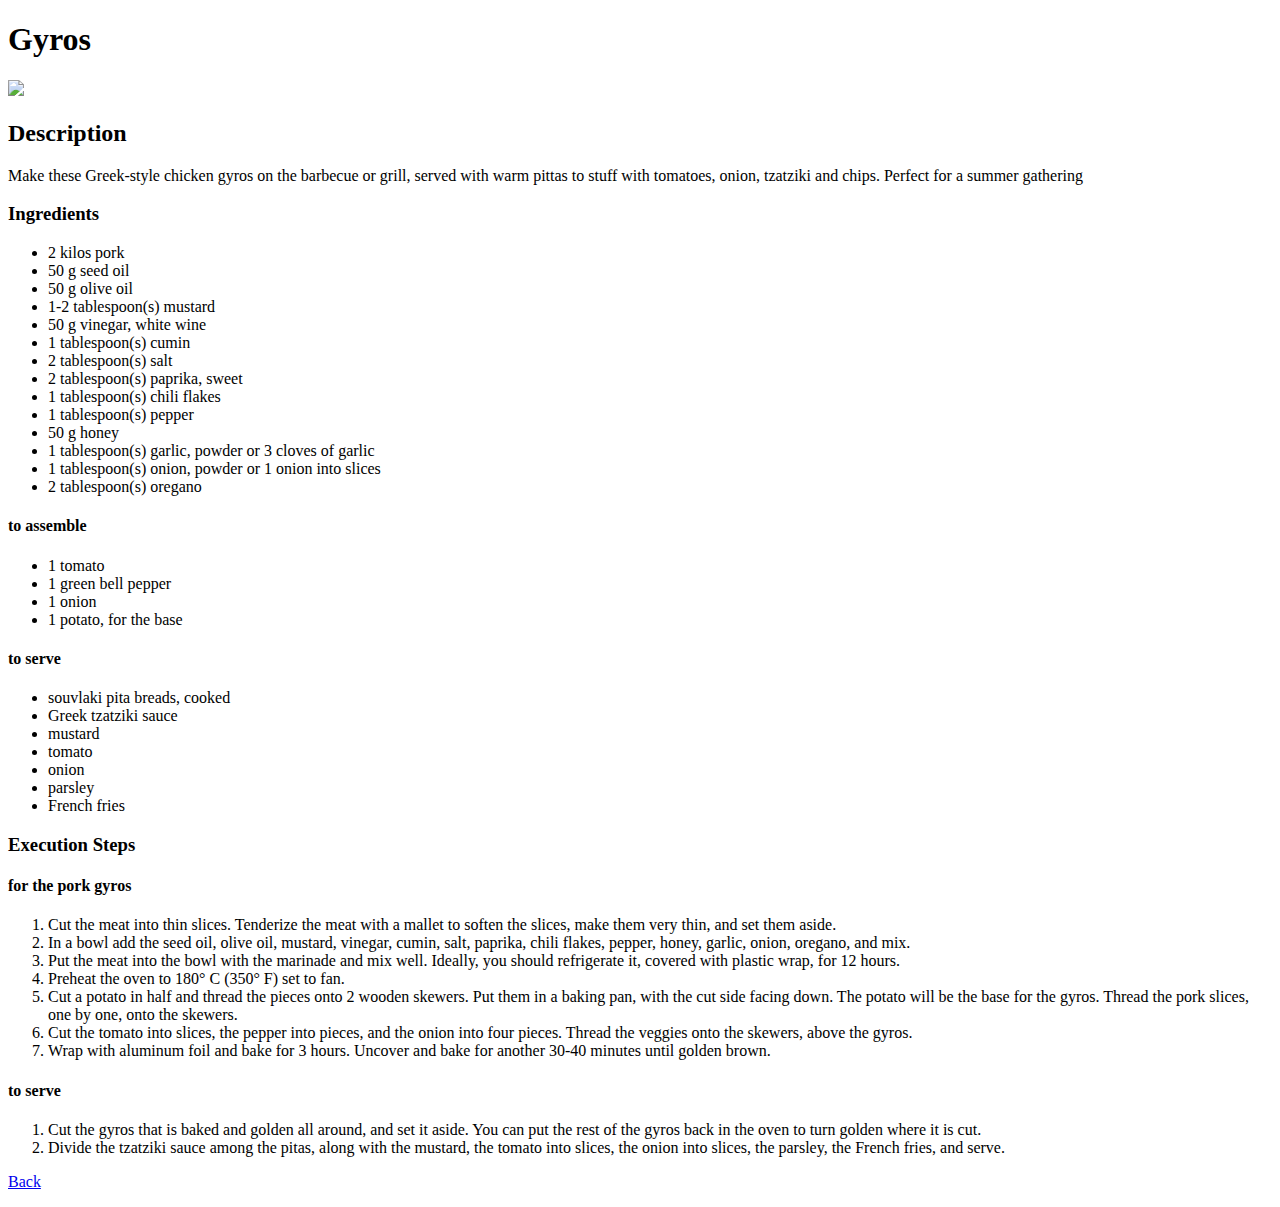
==== recipes/gyros.html @ 38d273f8 "Created recipe pages for each recipe. 	new file:   recipes/gyros.html 	new file:   recipes/lasagna.h" ====
<!DOCTYPE html>
<html lang="en">
    <head>
        <meta charset="UTF-8">
        <title>Recipes</title>

    <body>
        <h1>Gyros</h1>
        <p><img src="../media/gyros.jpg" height="350"></p>
        
        <p><h2>Description</h2></p>
        <p>Make these Greek-style chicken gyros on the barbecue or grill, 
            served with warm pittas to stuff with tomatoes, onion, tzatziki and chips. 
            Perfect for a summer gathering</p>
        <p><h3>Ingredients</h3></p>
        <ul>
            <li>2 kilos pork</li>
            <li>50 g seed oil</li>
            <li>50 g olive oil</li>
            <li>1-2 tablespoon(s) mustard</li>
            <li>50 g vinegar, white wine</li>
            <li>1 tablespoon(s) cumin</li>
            <li>2 tablespoon(s) salt</li>
            <li>2 tablespoon(s) paprika, sweet</li>
            <li>1 tablespoon(s) chili flakes</li>
            <li>1 tablespoon(s) pepper</li>
            <li>50 g honey</li>
            <li>1 tablespoon(s) garlic, powder or 3 cloves of garlic</li>
            <li>1 tablespoon(s) onion, powder or 1 onion into slices</li>
            <li>2 tablespoon(s) oregano</li>
        </ul>
        <h4>to assemble</h4>
        <ul>
            <li>1 tomato</li>
            <li>1 green bell pepper</li>
            <li>1 onion</li>
            <li>1 potato, for the base</li>
        </ul>
        <h4>to serve</h4>
        <ul>
            <li>souvlaki pita breads, cooked</li>
            <li>Greek tzatziki sauce</li>
            <li>mustard</li>
            <li>tomato</li>
            <li>onion</li>
            <li>parsley</li>
            <li>French fries</li>
        </ul>

        <p><h3>Execution Steps</h3></p>
        <p><h4>for the pork gyros</h4></p>
        <ol>
            <li>Cut the meat into thin slices. Tenderize the meat with a mallet to soften the slices, make them very thin, and set them aside.</li>
            <li>In a bowl add the seed oil, olive oil, mustard, vinegar, cumin, salt, paprika, chili flakes, pepper, honey, garlic, onion, oregano, and mix.</li>
            <li>Put the meat into the bowl with the marinade and mix well. Ideally, you should refrigerate it, covered with plastic wrap, for 12 hours.</li>
            <li>Preheat the oven to 180° C (350° F) set to fan.</li>
            <li>Cut a potato in half and thread the pieces onto 2 wooden skewers. Put them in a baking pan, with the cut side facing down. The potato will be the base for the gyros. Thread the pork slices, one by one, onto the skewers.</li>
            <li>Cut the tomato into slices, the pepper into pieces, and the onion into four pieces. Thread the veggies onto the skewers, above the gyros. </li>
            <li>Wrap with aluminum foil and bake for 3 hours. Uncover and bake for another 30-40 minutes until golden brown.</li>
        </ol>

        <p><h4>to serve</h4></p>
        <ol>
            <li>Cut the gyros that is baked and golden all around, and set it aside. You can put the rest of the gyros back in the oven to turn golden where it is cut.</li>
            <li>Divide the tzatziki sauce among the pitas, along with the mustard, the tomato into slices, the onion into slices, the parsley, the French fries, and serve.</li>
        </ol>

        <p><a type="button" href="../templates/index.html">Back</a></p>
    </body>
</html>
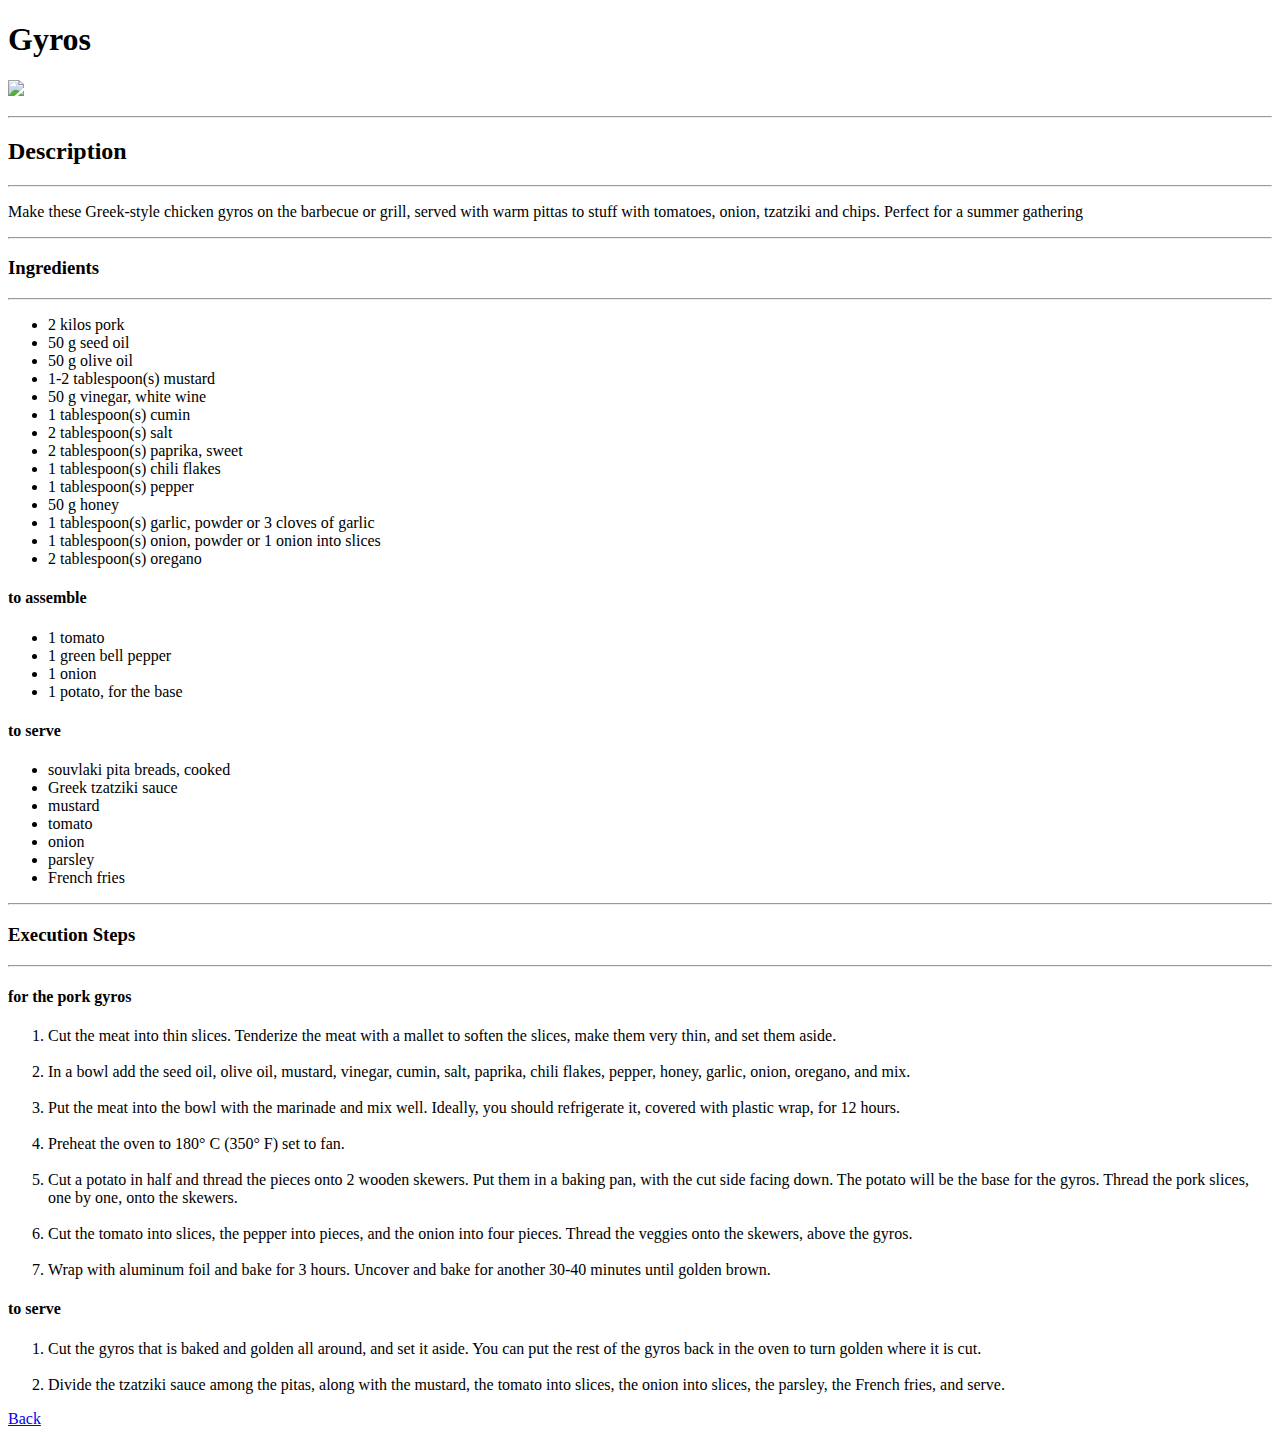
==== commit 550b84bf: "Had to move index out of templates so git could load the page. Also had to repair the page links. ne" ====
--- a/recipes/gyros.html
+++ b/recipes/gyros.html
@@ -7,12 +7,15 @@
     <body>
         <h1>Gyros</h1>
         <p><img src="../media/gyros.jpg" height="350"></p>
-        
+        <hr>
         <p><h2>Description</h2></p>
+        <hr>
         <p>Make these Greek-style chicken gyros on the barbecue or grill, 
             served with warm pittas to stuff with tomatoes, onion, tzatziki and chips. 
             Perfect for a summer gathering</p>
+        <hr>
         <p><h3>Ingredients</h3></p>
+        <hr>
         <ul>
             <li>2 kilos pork</li>
             <li>50 g seed oil</li>
@@ -47,24 +50,33 @@
             <li>French fries</li>
         </ul>
 
+        <hr>
         <p><h3>Execution Steps</h3></p>
+        <hr>
         <p><h4>for the pork gyros</h4></p>
         <ol>
             <li>Cut the meat into thin slices. Tenderize the meat with a mallet to soften the slices, make them very thin, and set them aside.</li>
+            <br>
             <li>In a bowl add the seed oil, olive oil, mustard, vinegar, cumin, salt, paprika, chili flakes, pepper, honey, garlic, onion, oregano, and mix.</li>
+            <br>
             <li>Put the meat into the bowl with the marinade and mix well. Ideally, you should refrigerate it, covered with plastic wrap, for 12 hours.</li>
+            <br>
             <li>Preheat the oven to 180° C (350° F) set to fan.</li>
+            <br>
             <li>Cut a potato in half and thread the pieces onto 2 wooden skewers. Put them in a baking pan, with the cut side facing down. The potato will be the base for the gyros. Thread the pork slices, one by one, onto the skewers.</li>
+            <br>
             <li>Cut the tomato into slices, the pepper into pieces, and the onion into four pieces. Thread the veggies onto the skewers, above the gyros. </li>
+            <br>
             <li>Wrap with aluminum foil and bake for 3 hours. Uncover and bake for another 30-40 minutes until golden brown.</li>
         </ol>
 
         <p><h4>to serve</h4></p>
         <ol>
             <li>Cut the gyros that is baked and golden all around, and set it aside. You can put the rest of the gyros back in the oven to turn golden where it is cut.</li>
+            <br>
             <li>Divide the tzatziki sauce among the pitas, along with the mustard, the tomato into slices, the onion into slices, the parsley, the French fries, and serve.</li>
         </ol>
 
-        <p><a type="button" href="../templates/index.html">Back</a></p>
+        <p><a type="button" href="../index.html">Back</a></p>
     </body>
 </html>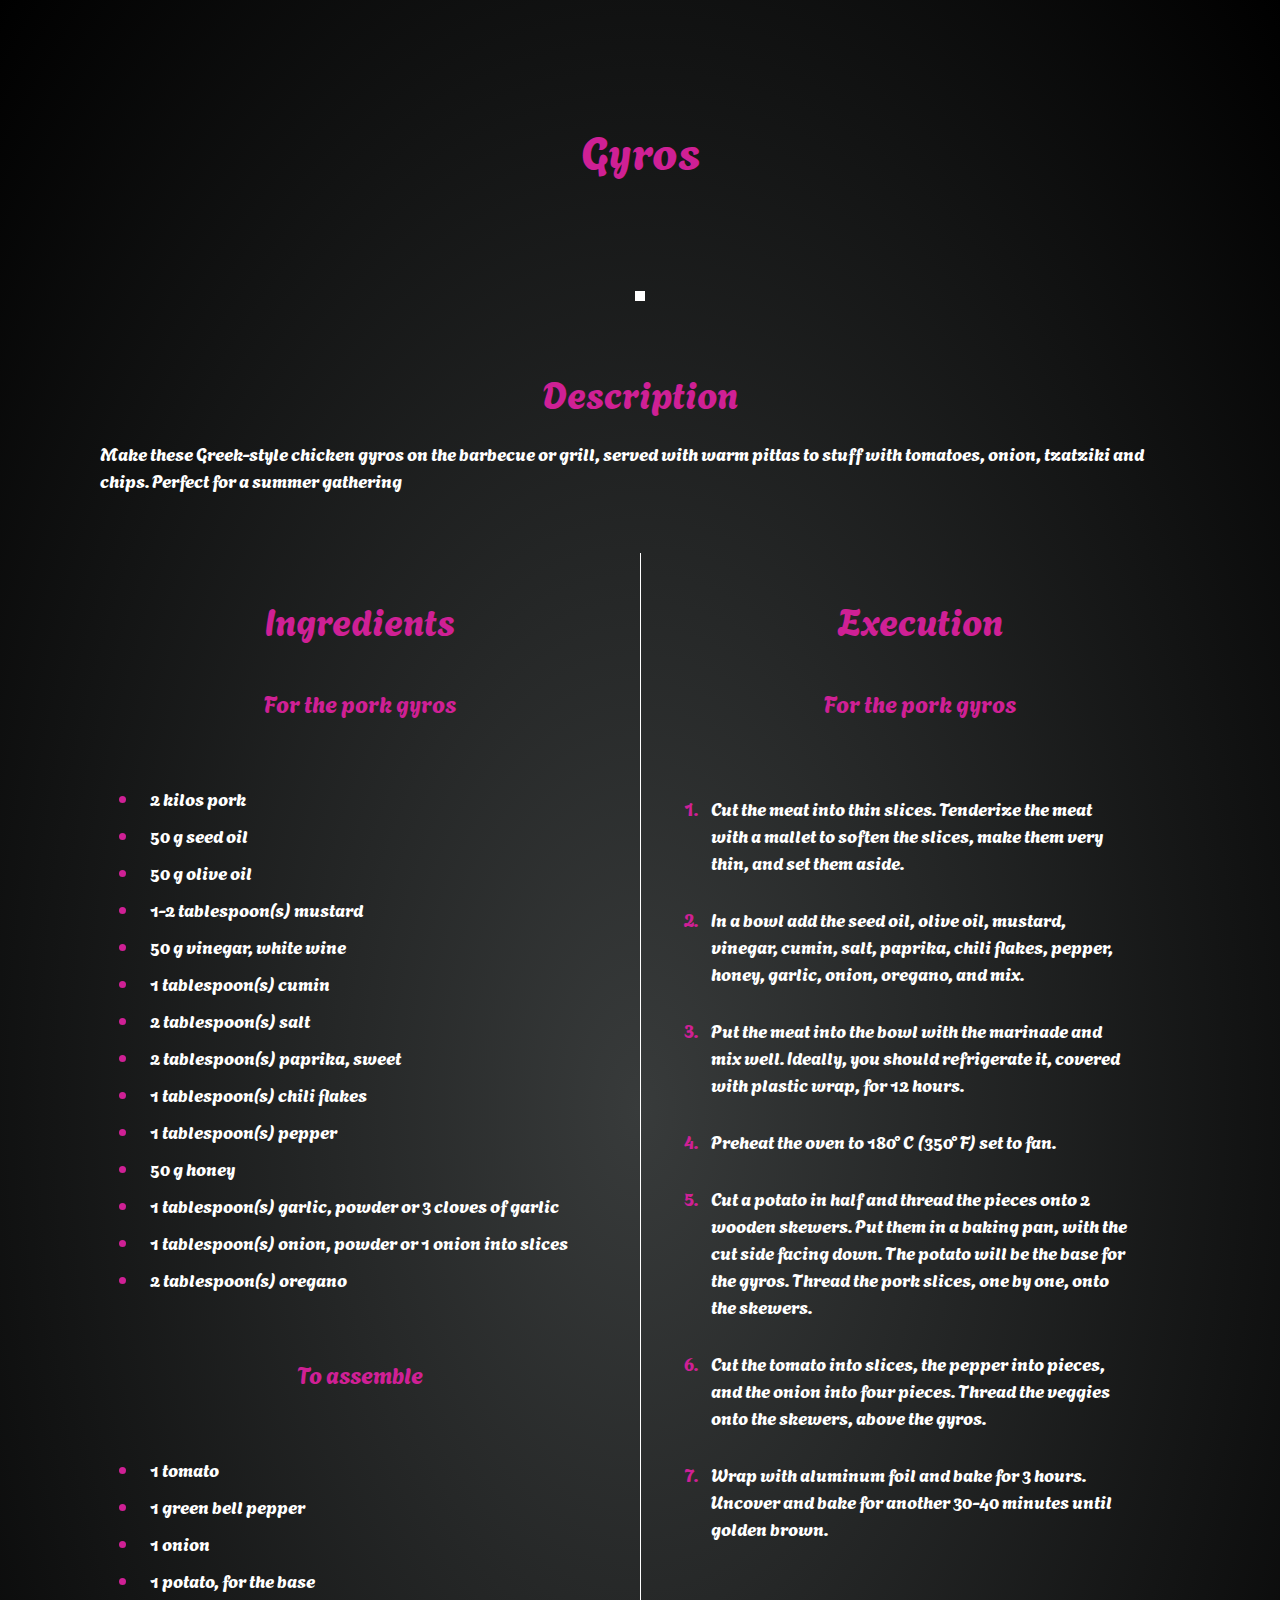
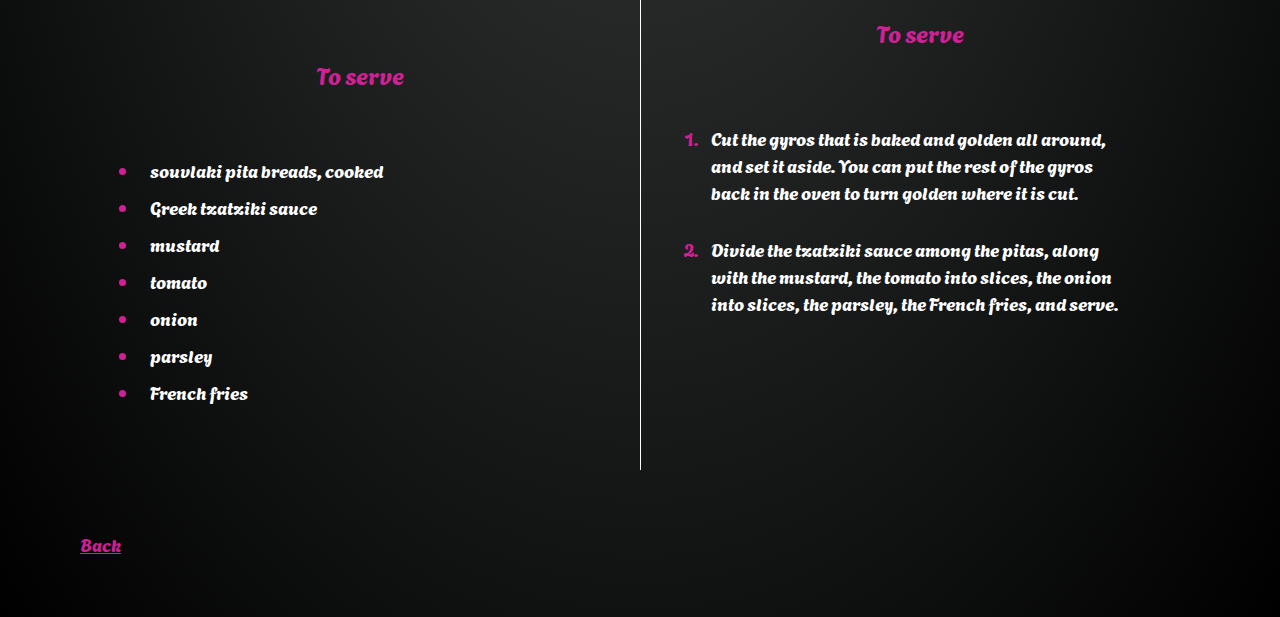
==== commit 457a7ce4: "Reformed the html pages and styles" ====
--- a/recipes/gyros.html
+++ b/recipes/gyros.html
@@ -1,82 +1,109 @@
 <!DOCTYPE html>
 <html lang="en">
-    <head>
-        <meta charset="UTF-8">
-        <title>Recipes</title>
+<head>
+    <meta charset="UTF-8">
+    <meta name="viewport" content="width=device-width, initial-scale=1.0">
+    <title>Document</title>
+    <link rel="stylesheet" href="../style.css">
+    <link rel="stylesheet" href="https://fonts.googleapis.com/css?family=Agbalumo">
+</head>
+<body>
+    <div class="recipe-book">
+        <div class="header-container">
+            <div class="header">Gyros</div>
+        </div>
+        <div class="recipe-img-container">
+            <div class="recipe-img"><img src="../media/gyros.jpg" alt=""></div>
+        </div>
+        <div class="description-container"> Description
+            <div class="description">Make these Greek-style chicken gyros on the barbecue or grill,
+                served with warm pittas to stuff with tomatoes, onion, tzatziki and
+                chips. Perfect for a summer gathering</div>
+        </div>
+        <div class="recipe-container">
+            <div class="recipe-ingredients">
+                <div class="recipe-ingredients-header">Ingredients</div>
+                <div class="ingredient-part-1">For the pork gyros</div>
+                <div class="part-1">
+                    <ul>
+                        <li>2 kilos pork</li>
+                        <li>50 g seed oil</li>
+                        <li>50 g olive oil</li>
+                        <li>1-2 tablespoon(s) mustard</li>
+                        <li>50 g vinegar, white wine</li>
+                        <li>1 tablespoon(s) cumin</li>
+                        <li>2 tablespoon(s) salt</li>
+                        <li>2 tablespoon(s) paprika, sweet</li>
+                        <li>1 tablespoon(s) chili flakes</li>
+                        <li>1 tablespoon(s) pepper</li>
+                        <li>50 g honey</li>
+                        <li>1 tablespoon(s) garlic, powder or 3 cloves of garlic</li>
+                        <li>1 tablespoon(s) onion, powder or 1 onion into slices</li>
+                        <li>2 tablespoon(s) oregano</li>
+                    </ul>
+                </div>
+                <div class="ingredient-part-2">To assemble</div>
+                <div class="part-2">                    
+                    <ul>
+                        <li>1 tomato</li>
+                        <li>1 green bell pepper</li>
+                        <li>1 onion</li>
+                        <li>1 potato, for the base</li>
+                    </ul>
+                </div>
+                <div class="ingredient-part-3">To serve</div>
+                <div class="part-3">
+                    <ul>
+                        <li>souvlaki pita breads, cooked</li>
+                        <li>Greek tzatziki sauce</li>
+                        <li>mustard</li>
+                        <li>tomato</li>
+                        <li>onion</li>
+                        <li>parsley</li>
+                        <li>French fries</li>
+                    </ul>
+                </div>
+            </div>
+            <div class="recipe-steps">
+                <div class="recipe-steps-header">Execution</div>
+                <div class="recipe-steps-1">For the pork gyros</div>
+                <div class="step-1">
+                    <ol>
+                        <li>Cut the meat into thin slices. Tenderize the meat with a mallet
+                            to soften the slices, make them very thin, and set them aside.</li>
+                        <li>In a bowl add the seed oil, olive oil, mustard, vinegar, cumin,
+                            salt, paprika, chili flakes, pepper, honey, garlic, onion,
+                            oregano, and mix.</li>
+                        <li>Put the meat into the bowl with the marinade and mix well.
+                            Ideally, you should refrigerate it, covered with plastic wrap,
+                            for 12 hours.</li>
+                        <li>Preheat the oven to 180° C (350° F) set to fan.</li>
+                        <li>Cut a potato in half and thread the pieces onto 2 wooden
+                            skewers. Put them in a baking pan, with the cut side facing
+                            down. The potato will be the base for the gyros. Thread the pork
+                            slices, one by one, onto the skewers.</li>
+                        <li>Cut the tomato into slices, the pepper into pieces, and the
+                            onion into four pieces. Thread the veggies onto the skewers,
+                            above the gyros. </li>
+                        <li>Wrap with aluminum foil and bake for 3 hours. Uncover and bake
+                        for another 30-40 minutes until golden brown.</li>
+                    </ol>
+                </div>
+                <div class="recipe-steps-2">To serve</div>
+                <div class="step-2">                
+                    <ol>
+                        <li>Cut the gyros that is baked and golden all around, and set it
+                            aside. You can put the rest of the gyros back in the oven to
+                            turn golden where it is cut.</li>
+                        <li>Divide the tzatziki sauce among the pitas, along with the
+                            mustard, the tomato into slices, the onion into slices, the
+                            parsley, the French fries, and serve.</li>
+                    </ol>
+                </div>
+            </div>
+        </div>
+    </div>
 
-    <body>
-        <h1>Gyros</h1>
-        <p><img src="../media/gyros.jpg" height="350"></p>
-        <hr>
-        <p><h2>Description</h2></p>
-        <hr>
-        <p>Make these Greek-style chicken gyros on the barbecue or grill, 
-            served with warm pittas to stuff with tomatoes, onion, tzatziki and chips. 
-            Perfect for a summer gathering</p>
-        <hr>
-        <p><h3>Ingredients</h3></p>
-        <hr>
-        <ul>
-            <li>2 kilos pork</li>
-            <li>50 g seed oil</li>
-            <li>50 g olive oil</li>
-            <li>1-2 tablespoon(s) mustard</li>
-            <li>50 g vinegar, white wine</li>
-            <li>1 tablespoon(s) cumin</li>
-            <li>2 tablespoon(s) salt</li>
-            <li>2 tablespoon(s) paprika, sweet</li>
-            <li>1 tablespoon(s) chili flakes</li>
-            <li>1 tablespoon(s) pepper</li>
-            <li>50 g honey</li>
-            <li>1 tablespoon(s) garlic, powder or 3 cloves of garlic</li>
-            <li>1 tablespoon(s) onion, powder or 1 onion into slices</li>
-            <li>2 tablespoon(s) oregano</li>
-        </ul>
-        <h4>to assemble</h4>
-        <ul>
-            <li>1 tomato</li>
-            <li>1 green bell pepper</li>
-            <li>1 onion</li>
-            <li>1 potato, for the base</li>
-        </ul>
-        <h4>to serve</h4>
-        <ul>
-            <li>souvlaki pita breads, cooked</li>
-            <li>Greek tzatziki sauce</li>
-            <li>mustard</li>
-            <li>tomato</li>
-            <li>onion</li>
-            <li>parsley</li>
-            <li>French fries</li>
-        </ul>
-
-        <hr>
-        <p><h3>Execution Steps</h3></p>
-        <hr>
-        <p><h4>for the pork gyros</h4></p>
-        <ol>
-            <li>Cut the meat into thin slices. Tenderize the meat with a mallet to soften the slices, make them very thin, and set them aside.</li>
-            <br>
-            <li>In a bowl add the seed oil, olive oil, mustard, vinegar, cumin, salt, paprika, chili flakes, pepper, honey, garlic, onion, oregano, and mix.</li>
-            <br>
-            <li>Put the meat into the bowl with the marinade and mix well. Ideally, you should refrigerate it, covered with plastic wrap, for 12 hours.</li>
-            <br>
-            <li>Preheat the oven to 180° C (350° F) set to fan.</li>
-            <br>
-            <li>Cut a potato in half and thread the pieces onto 2 wooden skewers. Put them in a baking pan, with the cut side facing down. The potato will be the base for the gyros. Thread the pork slices, one by one, onto the skewers.</li>
-            <br>
-            <li>Cut the tomato into slices, the pepper into pieces, and the onion into four pieces. Thread the veggies onto the skewers, above the gyros. </li>
-            <br>
-            <li>Wrap with aluminum foil and bake for 3 hours. Uncover and bake for another 30-40 minutes until golden brown.</li>
-        </ol>
-
-        <p><h4>to serve</h4></p>
-        <ol>
-            <li>Cut the gyros that is baked and golden all around, and set it aside. You can put the rest of the gyros back in the oven to turn golden where it is cut.</li>
-            <br>
-            <li>Divide the tzatziki sauce among the pitas, along with the mustard, the tomato into slices, the onion into slices, the parsley, the French fries, and serve.</li>
-        </ol>
-
-        <p><a type="button" href="../index.html">Back</a></p>
-    </body>
+    <div><a type="button" href="../index.html">Back</a></div>
+</body>
 </html>--- a/style.css
+++ b/style.css
@@ -0,0 +1,196 @@
+/* *{font-family:'Franklin Gothic Medium', 'Arial Narrow', Arial, sans-serif}
+#main{font-size: 28px;}
+img{vertical-align:middle;}
+html{background: linear-gradient(180deg, #383b3b, #000000); min-height: 100vh;}
+h1,h2,h3{text-align: center;}
+h1{font-size: 36px;}
+h2{font-size: 26px;}
+h3{font-size: 22px;}
+p{font-size: 20px;}
+ol,ul{font-size: 18px;}
+hr{color:inherit; margin: 1rem 0;}
+h4,p,ol,ul{color: #ffffff; }
+h1,h2,h3 {color: #cf2095;}
+a {
+    color: #cf2095;
+}
+
+.text-center{text-align: center;}
+.text-left{text-align: left;}
+.text-right{text-align: right;}
+.container{display: block; margin: auto; width: min(70%, 500px);}
+
+.header { grid-area: header;}
+.step1 { grid-area: step1;}
+
+.step2 { 
+    grid-area: step2; 
+    padding: 20px;
+    border-left: #ffffff solid 1px; 
+    border-right: #ffffff solid 1px;
+}
+.step3 { grid-area: step3;}
+.header1 {grid-area: header1; text-align: center;}
+.header2 {grid-area: header2; text-align: center;}
+.header3 {grid-area: header3; text-align: center;}
+
+.parent{
+    display: grid;
+    grid-template-areas: 
+    'header header header'
+    'header1 header2 header3'
+    'step1 step2 step3';
+    gap:10px;
+    justify-content: space-evenly;
+} */
+
+*{
+    /* border: 1px solid red; */
+    margin: 0;
+    padding: 20px;
+    font-size: 18px;
+    font-family: "Agbalumo";
+}
+
+html {
+    background-image:radial-gradient(#383b3b, #000000);
+}
+
+a, li::marker {
+    color: #cf2095
+}
+
+a:hover {
+    color: #fff;
+}
+
+ol > li {
+    padding: 15px 10px;
+}
+
+ul > li{
+    padding: 5px 10px;
+}
+
+.index-header-container {
+    display: flex;
+    justify-content: center;
+    align-items: center;
+}
+
+.header-title {
+    color: #cf2095;
+    font-size: 3rem;
+}
+
+.index-img-container > img {
+    width: 600px;
+    border: 5px solid #fff;
+    padding: 0;
+}
+
+.index-list-container {
+    display: flex;
+    justify-content: center;
+    align-items: center;
+}
+
+.index-recipe-list li,
+.index-recipe-list a {
+    font-size: 1.5rem;
+}
+
+.index-list-container li::marker {
+    color: #fff;
+}
+
+.recipe-book{
+    display: flex;
+    flex-direction: column;
+}
+
+.header-container{
+    display: flex;
+    padding: 2em 0;
+    justify-content: center;
+    align-items: center;
+    width: 100%;
+}
+
+.header{
+    font-size: 2.5rem;
+    color: #cf2095;
+}
+
+.index-img-container,
+.recipe-img-container{
+    display: flex;
+    justify-content: center;
+    align-items: center;
+ 
+}
+
+.recipe-img > img{
+    width: 450px;
+    border: 5px solid #fff;
+    padding: 0;
+}
+
+.description-container{
+    display: flex;
+    flex-direction: column;
+    justify-content: center;
+    align-items: center;
+    font-size: 2rem;
+    color: #cf2095;
+}
+
+.description{
+    font-size: 1rem;
+    color: #fff;
+}
+
+.recipe-container{
+    display: flex;
+    justify-content: space-between;
+}
+
+.recipe-ingredients{
+    display: flex;
+    flex-direction: column;  
+    flex: 1;
+    border-right :1px solid #fff;    
+}
+
+.recipe-ingredients-header,
+.recipe-steps-header,
+.ingredient-part-1,
+.ingredient-part-2,
+.ingredient-part-3,
+.recipe-steps-1,
+.recipe-steps-2,
+.recipe-steps-3  {
+    font-size: 1.25rem;
+    align-self: center;
+    color: #cf2095;
+}
+
+.recipe-ingredients-header,
+.recipe-steps-header{
+    font-size: 2rem;
+}
+
+.recipe-steps{
+    display: flex;
+    flex-direction: column;
+    flex: 1;
+}
+
+.part-1,
+.part-2,
+.part-3,
+.step-1,
+.step-2,
+.step-3 {
+    color: #fff;
+}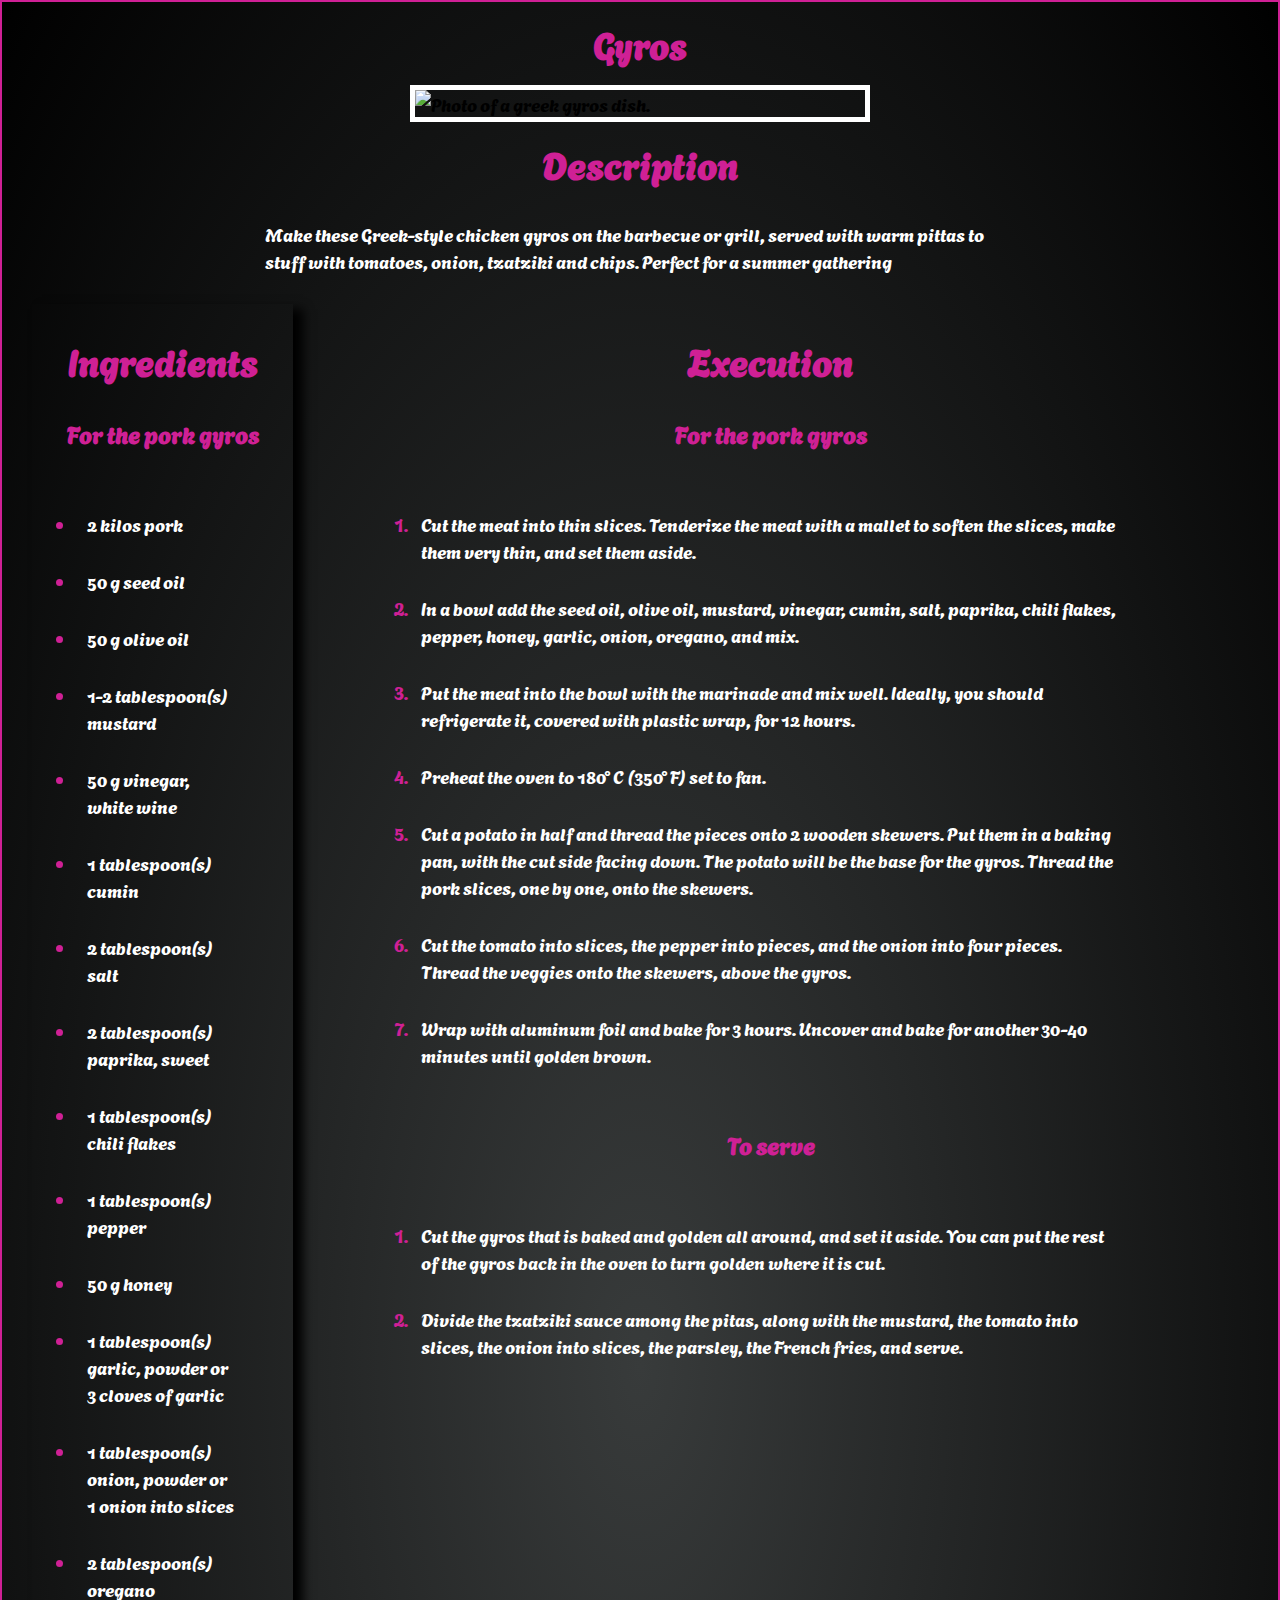
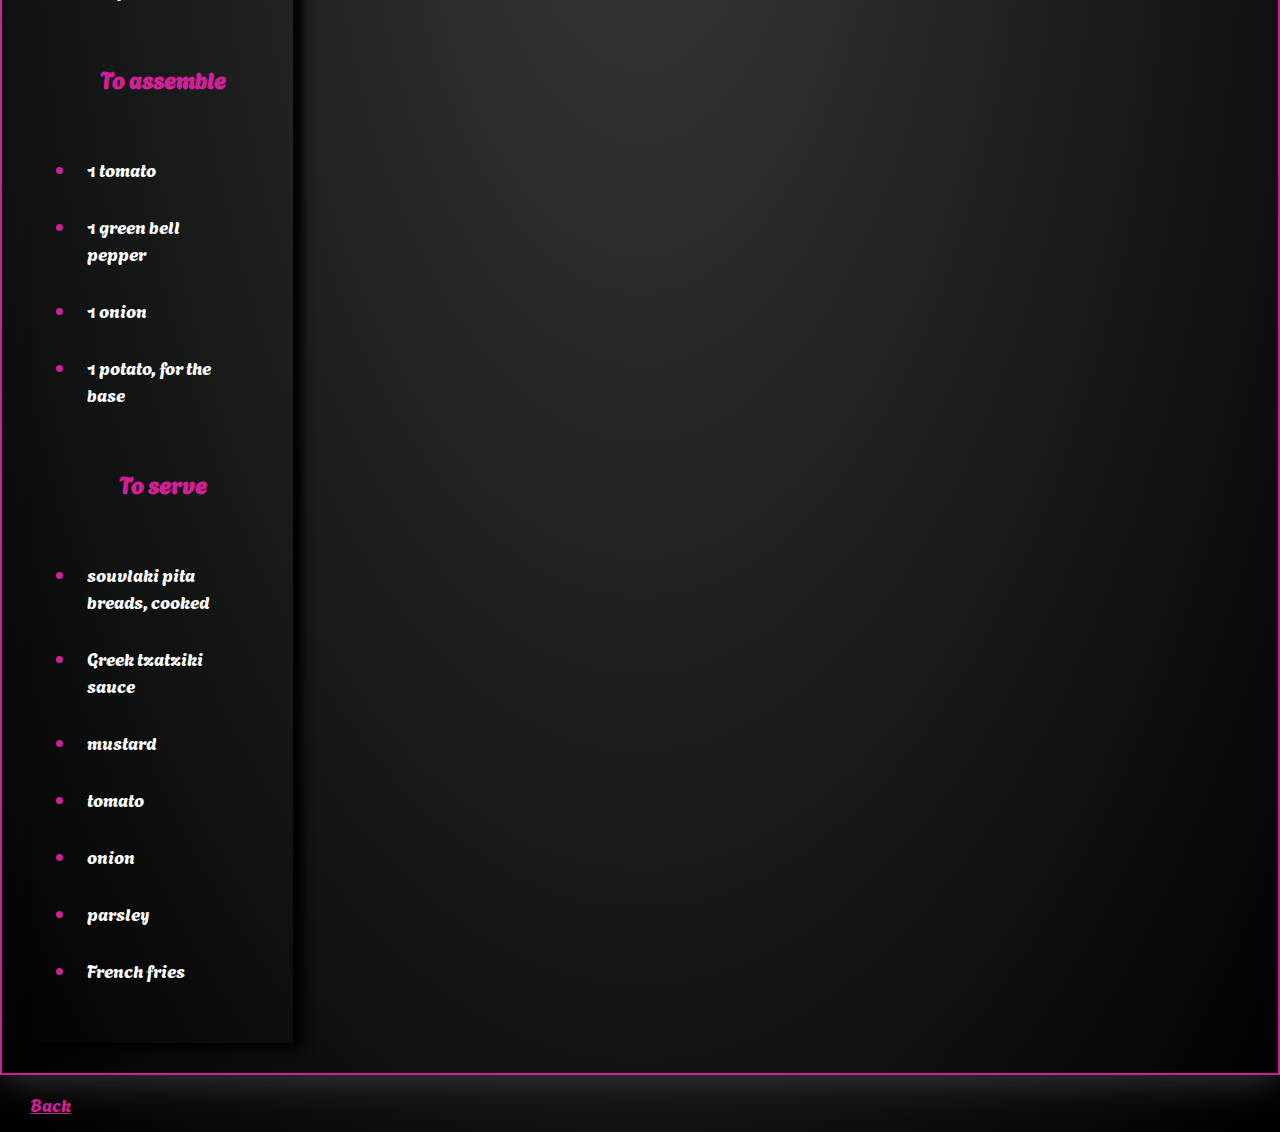
==== commit 110fb0a3: "Updated all files with the new improvements made some far in the prev commits" ====
--- a/recipes/gyros.html
+++ b/recipes/gyros.html
@@ -3,27 +3,28 @@
 <head>
     <meta charset="UTF-8">
     <meta name="viewport" content="width=device-width, initial-scale=1.0">
-    <title>Document</title>
+    <title>Odin Recipes</title>
     <link rel="stylesheet" href="../style.css">
     <link rel="stylesheet" href="https://fonts.googleapis.com/css?family=Agbalumo">
 </head>
 <body>
     <div class="recipe-book">
-        <div class="header-container">
-            <div class="header">Gyros</div>
+        
+        <h1>Gyros</h1>
+        
+        <img src="../media/gyros.jpg" alt="Photo of a greek gyros dish.">
+        
+        <h1>Description</h1>
+        
+        <div class="description">Make these Greek-style chicken gyros on the barbecue or grill,
+            served with warm pittas to stuff with tomatoes, onion, tzatziki and
+            chips. Perfect for a summer gathering
         </div>
-        <div class="recipe-img-container">
-            <div class="recipe-img"><img src="../media/gyros.jpg" alt=""></div>
-        </div>
-        <div class="description-container"> Description
-            <div class="description">Make these Greek-style chicken gyros on the barbecue or grill,
-                served with warm pittas to stuff with tomatoes, onion, tzatziki and
-                chips. Perfect for a summer gathering</div>
-        </div>
+        
         <div class="recipe-container">
-            <div class="recipe-ingredients">
-                <div class="recipe-ingredients-header">Ingredients</div>
-                <div class="ingredient-part-1">For the pork gyros</div>
+            <div class="ingredients-card">
+                <h1 class="recipe-ingredients-header">Ingredients</h1>
+                <h3 class="ingredient-part-1">For the pork gyros</h3>
                 <div class="part-1">
                     <ul>
                         <li>2 kilos pork</li>
@@ -42,7 +43,7 @@
                         <li>2 tablespoon(s) oregano</li>
                     </ul>
                 </div>
-                <div class="ingredient-part-2">To assemble</div>
+                <h3 class="ingredient-part-2">To assemble</h3>
                 <div class="part-2">                    
                     <ul>
                         <li>1 tomato</li>
@@ -51,7 +52,7 @@
                         <li>1 potato, for the base</li>
                     </ul>
                 </div>
-                <div class="ingredient-part-3">To serve</div>
+                <h3 class="ingredient-part-3">To serve</h3>
                 <div class="part-3">
                     <ul>
                         <li>souvlaki pita breads, cooked</li>
@@ -64,9 +65,9 @@
                     </ul>
                 </div>
             </div>
-            <div class="recipe-steps">
-                <div class="recipe-steps-header">Execution</div>
-                <div class="recipe-steps-1">For the pork gyros</div>
+            <div class="execution-card">
+                <h1 class="recipe-steps-header">Execution</h1>
+                <h3 class="recipe-steps-1">For the pork gyros</h3>
                 <div class="step-1">
                     <ol>
                         <li>Cut the meat into thin slices. Tenderize the meat with a mallet
@@ -89,7 +90,7 @@
                         for another 30-40 minutes until golden brown.</li>
                     </ol>
                 </div>
-                <div class="recipe-steps-2">To serve</div>
+                <h3 class="recipe-steps-2">To serve</h3>
                 <div class="step-2">                
                     <ol>
                         <li>Cut the gyros that is baked and golden all around, and set it
--- a/style.css
+++ b/style.css
@@ -1,59 +1,40 @@
-/* *{font-family:'Franklin Gothic Medium', 'Arial Narrow', Arial, sans-serif}
-#main{font-size: 28px;}
-img{vertical-align:middle;}
-html{background: linear-gradient(180deg, #383b3b, #000000); min-height: 100vh;}
-h1,h2,h3{text-align: center;}
-h1{font-size: 36px;}
-h2{font-size: 26px;}
-h3{font-size: 22px;}
-p{font-size: 20px;}
-ol,ul{font-size: 18px;}
-hr{color:inherit; margin: 1rem 0;}
-h4,p,ol,ul{color: #ffffff; }
-h1,h2,h3 {color: #cf2095;}
-a {
-    color: #cf2095;
-}
+@import '/home/stelios/node_modules/normalize.css/normalize.css';
 
-.text-center{text-align: center;}
-.text-left{text-align: left;}
-.text-right{text-align: right;}
-.container{display: block; margin: auto; width: min(70%, 500px);}
+:root {}
 
-.header { grid-area: header;}
-.step1 { grid-area: step1;}
-
-.step2 { 
-    grid-area: step2; 
-    padding: 20px;
-    border-left: #ffffff solid 1px; 
-    border-right: #ffffff solid 1px;
-}
-.step3 { grid-area: step3;}
-.header1 {grid-area: header1; text-align: center;}
-.header2 {grid-area: header2; text-align: center;}
-.header3 {grid-area: header3; text-align: center;}
-
-.parent{
-    display: grid;
-    grid-template-areas: 
-    'header header header'
-    'header1 header2 header3'
-    'step1 step2 step3';
-    gap:10px;
-    justify-content: space-evenly;
-} */
-
-*{
+* {
     /* border: 1px solid red; */
     margin: 0;
-    padding: 20px;
+    padding: 15px;
     font-size: 18px;
     font-family: "Agbalumo";
 }
 
+body, html {
+    margin: 0;
+    padding: 0;
+}
+
 html {
-    background-image:radial-gradient(#383b3b, #000000);
+    background-image: radial-gradient(#383b3b, #000000);
+    background-repeat: no-repeat;
+    min-height: 100vh;
+}
+
+body {
+    display: flex;
+    flex-direction: column;
+}
+
+h1 {
+    font-size: 2rem;
+    color: #cf2095;
+}
+
+h3 {
+    font-size: 1.25rem;
+    align-self: center;
+    color: #cf2095;
 }
 
 a, li::marker {
@@ -64,13 +45,52 @@
     color: #fff;
 }
 
-ol > li {
+li {
     padding: 15px 10px;
 }
 
-ul > li{
-    padding: 5px 10px;
+img {
+    width: min(450px, 100%);
+    border: 5px solid #fff;
+    padding: 0;
 }
+
+.recipe-book {
+    display: flex;
+    flex-direction: column;
+    align-items: center;
+    border: #cf2095 solid 2px;
+    padding-top: 0;
+    box-shadow: 0px 0px 40px #424141;
+}
+
+.recipe-card {
+    display: flex;
+    flex-direction: column;
+    justify-content: center;
+    align-items: center;
+    background-color: #424141;
+    width: 100%;
+}
+
+.ingredients-card {
+    flex: 0.25;
+    box-shadow: 10px 5px 10px #000000;
+}
+
+.execution-card {
+    flex: 1;
+}
+
+
+.ingredients-card,
+.execution-card {
+    display: flex;
+    flex-direction: column;
+    justify-content: flex-start;
+    align-items: center;
+}
+
 
 .index-header-container {
     display: flex;
@@ -78,13 +98,7 @@
     align-items: center;
 }
 
-.header-title {
-    color: #cf2095;
-    font-size: 3rem;
-}
-
-.index-img-container > img {
-    width: 600px;
+.index-img-container>img {
     border: 5px solid #fff;
     padding: 0;
 }
@@ -104,39 +118,15 @@
     color: #fff;
 }
 
-.recipe-book{
-    display: flex;
-    flex-direction: column;
-}
-
-.header-container{
-    display: flex;
-    padding: 2em 0;
-    justify-content: center;
-    align-items: center;
-    width: 100%;
-}
-
-.header{
-    font-size: 2.5rem;
-    color: #cf2095;
-}
-
 .index-img-container,
-.recipe-img-container{
+.recipe-img-container {
     display: flex;
     justify-content: center;
     align-items: center;
- 
+
 }
 
-.recipe-img > img{
-    width: 450px;
-    border: 5px solid #fff;
-    padding: 0;
-}
-
-.description-container{
+.description-container {
     display: flex;
     flex-direction: column;
     justify-content: center;
@@ -145,46 +135,31 @@
     color: #cf2095;
 }
 
-.description{
+.description {
     font-size: 1rem;
     color: #fff;
+    max-width: 75ch;
 }
 
-.recipe-container{
+.recipe-container {
     display: flex;
-    justify-content: space-between;
+    flex-wrap: wrap;
 }
 
-.recipe-ingredients{
+.recipe-ingredients {
     display: flex;
-    flex-direction: column;  
-    flex: 1;
-    border-right :1px solid #fff;    
+    flex-direction: column;
+    flex: 0.15;
+    border-right: 1px solid #fff;
 }
 
-.recipe-ingredients-header,
-.recipe-steps-header,
-.ingredient-part-1,
-.ingredient-part-2,
-.ingredient-part-3,
-.recipe-steps-1,
-.recipe-steps-2,
-.recipe-steps-3  {
-    font-size: 1.25rem;
-    align-self: center;
-    color: #cf2095;
-}
-
-.recipe-ingredients-header,
-.recipe-steps-header{
-    font-size: 2rem;
-}
-
-.recipe-steps{
+.recipe-steps {
     display: flex;
     flex-direction: column;
     flex: 1;
 }
+
+
 
 .part-1,
 .part-2,
@@ -193,4 +168,5 @@
 .step-2,
 .step-3 {
     color: #fff;
+    max-width: 75ch;
 }